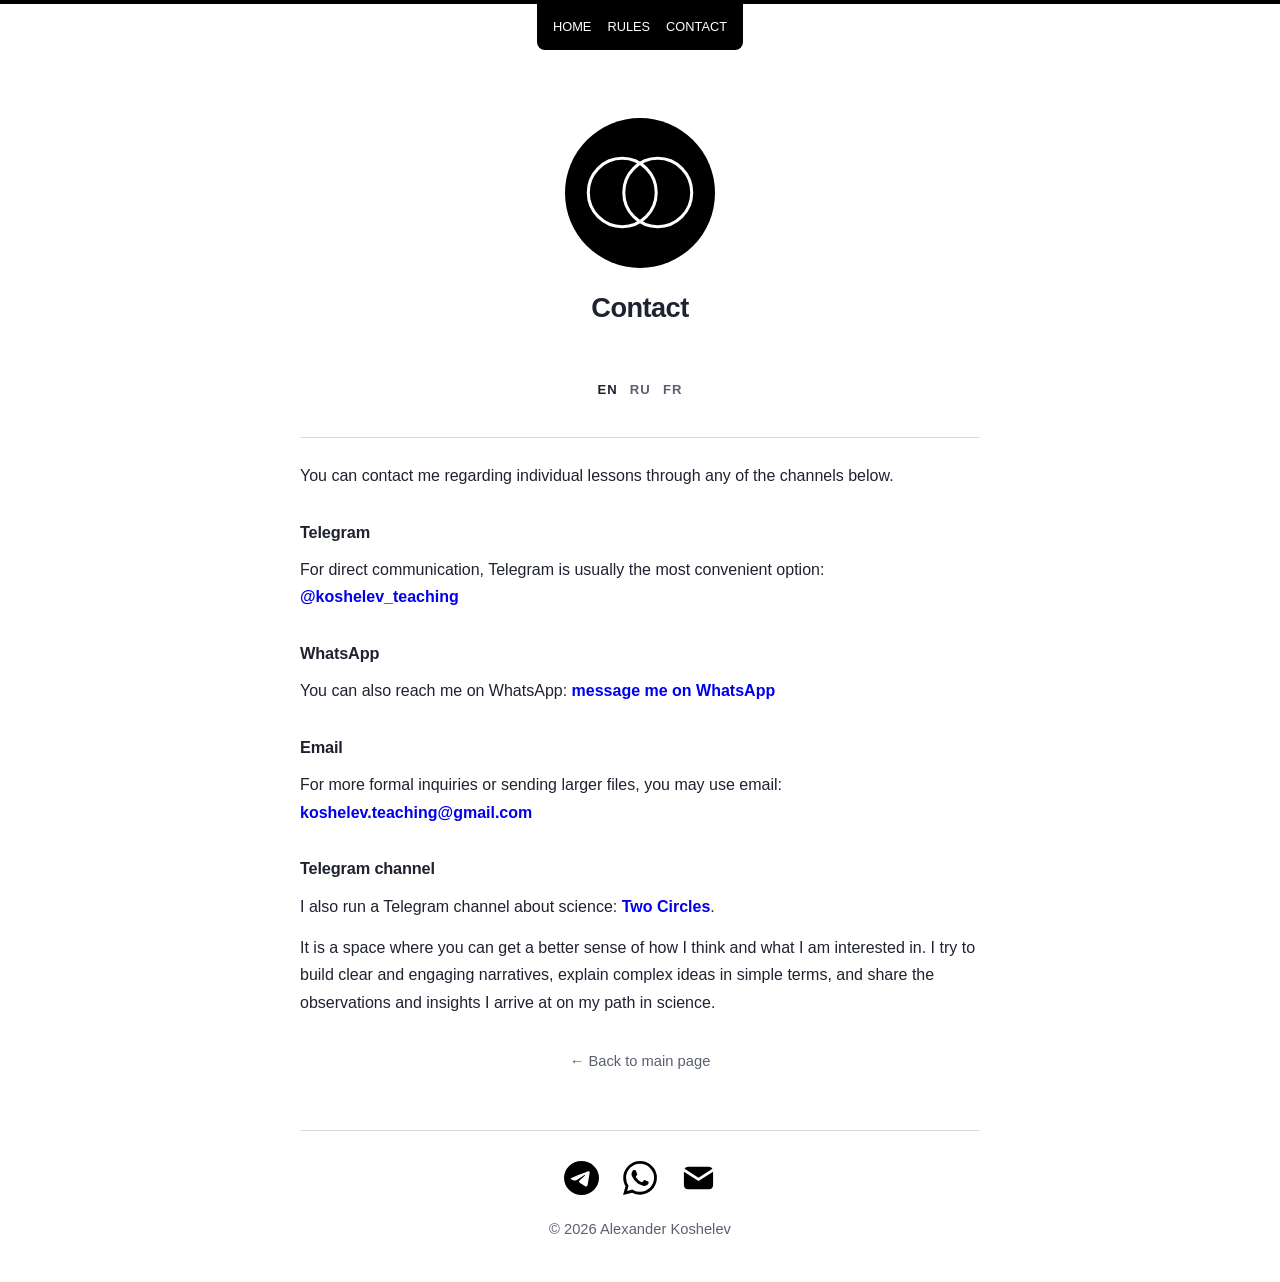
==== contact.html @ bcdbc5ae "refinements" ====
<!DOCTYPE html>
<html lang="en">

<head>
  <meta charset="utf-8">
  <meta name="viewport" content="width=device-width, initial-scale=1">
  <meta name="description" content="Contact information — Alexander Koshelev.">
  <title>Contact — koshelev.science</title>
  <link rel="icon" href="assets/img/favicon.svg" type="image/svg+xml">
  <link rel="stylesheet" href="assets/style.css">
  <style>
    .rules-card {
      border-top: 1px solid var(--line);
      padding-top: 1.5rem;
    }

    .rules-group+.rules-group {
      margin-top: 2rem;
    }

    .rules-group-title {
      margin: 0 0 0.85rem;
      font-size: 1.02rem;
      line-height: 1.3;
      font-weight: 700;
      letter-spacing: -0.01em;
    }

    .subpage-nav {
      width: min(100%, var(--text-max));
      margin: 2rem auto 2.25rem;
      text-align: center;
    }

    .subpage-nav a {
      color: var(--muted);
      font-size: 0.92rem;
    }

    .subpage-nav a:hover,
    .subpage-nav a:focus-visible {
      color: var(--fg);
    }

    @media (max-width: 640px) {
      .subpage-nav {
        margin: 1.5rem auto 2rem;
      }

      .rules-group+.rules-group {
        margin-top: 1.7rem;
      }
    }
  </style>
</head>

<body>
  <div class="top-bar" aria-hidden="true"></div>

  <nav class="site-nav" aria-label="Primary">
    <ul>
      <li>
        <a href="index.html">
          <span class="nav-lang active" data-lang="en">HOME</span>
          <span class="nav-lang" data-lang="ru">ГЛАВНАЯ</span>
          <span class="nav-lang" data-lang="fr">ACCUEIL</span>
        </a>
      </li>

      <li>
        <a href="rules.html">
          <span class="nav-lang active" data-lang="en">RULES</span>
          <span class="nav-lang" data-lang="ru">ПРАВИЛА</span>
          <span class="nav-lang" data-lang="fr">RÈGLES</span>
        </a>
      </li>

      <li>
        <a href="contacts.html">
          <span class="nav-lang active" data-lang="en">CONTACT</span>
          <span class="nav-lang" data-lang="ru">КОНТАКТЫ</span>
          <span class="nav-lang" data-lang="fr">CONTACT</span>
        </a>
      </li>
    </ul>
  </nav>

  <main class="page">
    <header class="hero" aria-label="Identity">
      <div class="hero-symbol-wrap">
        <img class="hero-symbol" src="assets/img/vesica-piscis.svg" alt="Vesica piscis symbol">
      </div>

      <h1 class="hero-name">
        <span class="hero-lang active" data-lang="en">Contact</span>
        <span class="hero-lang" data-lang="ru">Контакты</span>
        <span class="hero-lang" data-lang="fr">Contact</span>
      </h1>
    </header>

    <section class="content" aria-label="Contact information">
      <div class="lang-switch">
        <button data-lang="en" class="active">EN</button>
        <button data-lang="ru">RU</button>
        <button data-lang="fr">FR</button>
      </div>

      <!-- EN -->
      <section class="lang-block active" data-lang="en">
        <div class="rules-card">

          <section class="rules-group">
            <p class="rules-text">
              You can contact me regarding individual lessons through any of the channels below.
            </p>
          </section>

          <section class="rules-group">
            <h2 class="rules-group-title">Telegram</h2>
            <p class="rules-text">
              For direct communication, Telegram is usually the most convenient option:
              <a href="https://t.me/koshelev_teaching" target="_blank"
                rel="noopener noreferrer"><strong>@koshelev_teaching</strong></a>
            </p>
          </section>

          <section class="rules-group">
            <h2 class="rules-group-title">WhatsApp</h2>
            <p class="rules-text">
              You can also reach me on WhatsApp:
              <a href="https://wa.me/995551512975" target="_blank" rel="noopener noreferrer"><strong>message me on
                  WhatsApp</strong></a>
            </p>
          </section>

          <section class="rules-group">
            <h2 class="rules-group-title">Email</h2>
            <p class="rules-text">
              For more formal inquiries or sending larger files, you may use email:
              <a
                href="mailto:koshelev.teaching@gmail.com?subject=Private%20Lessons"><strong>koshelev.teaching@gmail.com</strong></a>
            </p>
          </section>

          <section class="rules-group">
            <h2 class="rules-group-title">Telegram channel</h2>
            <p class="rules-text">
              I also run a Telegram channel about science:
              <a href="https://t.me/zwiefalt" target="_blank"><strong>Two Circles</strong></a>.
            </p>
            <p class="rules-text">
              It is a space where you can get a better sense of how I think and what I am interested in. I try to build
              clear and engaging narratives, explain complex ideas in simple terms, and share the observations and
              insights I arrive at on my path in science.
            </p>
          </section>

        </div>
      </section>

      <!-- RU -->
      <section class="lang-block" data-lang="ru">
        <div class="rules-card">

          <section class="rules-group">
            <p class="rules-text">
              По вопросам индивидуальных занятий вы можете связаться со мной через любой из каналов ниже.
            </p>
          </section>

          <section class="rules-group">
            <h2 class="rules-group-title">Telegram</h2>
            <p class="rules-text">
              Для прямой связи удобнее Telegram:
              <a href="https://t.me/koshelev_teaching" target="_blank"
                rel="noopener noreferrer"><strong>@koshelev_teaching</strong></a>
            </p>
          </section>

          <section class="rules-group">
            <h2 class="rules-group-title">WhatsApp</h2>
            <p class="rules-text">
              Также можно написать мне в WhatsApp:
              <a href="https://wa.me/995551512975" target="_blank" rel="noopener noreferrer"><strong>отправить
                  сообщение</strong></a>
            </p>
          </section>

          <section class="rules-group">
            <h2 class="rules-group-title">Email</h2>
            <p class="rules-text">
              Для более формальных вопросов или больших файлов можно использовать электронную почту:
              <a
                href="mailto:koshelev.teaching@gmail.com?subject=Private%20Lessons"><strong>koshelev.teaching@gmail.com</strong></a>
            </p>
          </section>

          <section class="rules-group">
            <h2 class="rules-group-title">Telegram-канал</h2>
            <p class="rules-text">
              Также я веду телеграм-канал о естественных науках:
              <a href="https://t.me/zwiefalt" target="_blank" rel="noopener noreferrer"><strong>Два
                  круга</strong></a>.
            </p>
            <p class="rules-text">
              Это пространство, где можно лучше понять, как я мыслю и чем интересуюсь.
              Я стараюсь выстраивать ясные и интересные нарративы, объяснять сложные вещи простым языком и делиться теми
              наблюдениями и открытиями, к которым прихожу на своём пути в науке.
            </p>

        </div>
      </section>

      <!-- FR -->
      <section class="lang-block" data-lang="fr">
        <div class="rules-card">

          <section class="rules-group">
            <p class="rules-text">
              Pour toute question concernant les cours individuels, vous pouvez me contacter par l’un des moyens
              ci-dessous.
            </p>
          </section>

          <section class="rules-group">
            <h2 class="rules-group-title">Telegram</h2>
            <p class="rules-text">
              Pour une communication directe, Telegram est généralement l’option la plus pratique :
              <a href="https://t.me/koshelev_teaching" target="_blank"
                rel="noopener noreferrer"><strong>@koshelev_teaching</strong></a>
            </p>
          </section>

          <section class="rules-group">
            <h2 class="rules-group-title">WhatsApp</h2>
            <p class="rules-text">
              Vous pouvez également m’écrire sur WhatsApp :
              <a href="https://wa.me/995551512975" target="_blank" rel="noopener noreferrer"><strong>envoyer un
                  message</strong></a>
            </p>
          </section>

          <section class="rules-group">
            <h2 class="rules-group-title">Email</h2>
            <p class="rules-text">
              Pour les demandes plus formelles ou l’envoi de fichiers volumineux, vous pouvez utiliser l’adresse
              électronique suivante :
              <a
                href="mailto:koshelev.teaching@gmail.com?subject=Private%20Lessons"><strong>koshelev.teaching@gmail.com</strong></a>
            </p>
          </section>

          <section class="rules-group">
            <h2 class="rules-group-title">Chaîne Telegram</h2>
            <p class="rules-text">
              Je tiens également une chaîne Telegram consacrée aux sciences naturelles :
              <a href="https://t.me/zwiefalt" target="_blank"><strong>Deux Cercles</strong></a>.
            </p>
            <p class="rules-text">
              C’est un espace où l’on peut mieux comprendre ma manière de penser et ce qui m’intéresse. J’essaie d’y
              construire des exposés clairs et intéressants, d’expliquer des idées complexes de manière simple et de
              partager les observations et les réflexions auxquelles j’arrive sur mon chemin en science.
            </p>
          </section>

        </div>
      </section>
    </section>

    <nav class="subpage-nav" aria-label="Back link">
      <a href="index.html">← Back to main page</a>
    </nav>

    <footer class="site-footer" aria-label="Contacts">
      <hr class="footer-divider">

      <nav class="contact-links" aria-label="Contact links">
        <a class="contact-link" href="https://t.me/koshelev_teaching" target="_blank" rel="noopener noreferrer"
          aria-label="Telegram">
          <img class="contact-icon" src="assets/img/icons/telegram.svg" alt="">
        </a>

        <a class="contact-link" href="https://wa.me/995551512975" target="_blank" rel="noopener noreferrer"
          aria-label="WhatsApp">
          <img class="contact-icon" src="assets/img/icons/whatsapp.svg" alt="">
        </a>

        <a class="contact-link" href="mailto:koshelev.teaching@gmail.com?subject=Contact" aria-label="Mail">
          <img class="contact-icon" src="assets/img/icons/mail.svg" alt="">
        </a>
      </nav>

      <p class="footer-note">© 2026 Alexander Koshelev</p>
    </footer>
  </main>

  <script>
    const buttons = document.querySelectorAll('.lang-switch button');
    const blocks = document.querySelectorAll('.lang-block');
    const heroLangs = document.querySelectorAll('.hero-lang');
    const navLangs = document.querySelectorAll('.nav-lang');
    const storageKey = 'preferredLanguage';

    function setLanguage(lang) {
      buttons.forEach(btn => {
        btn.classList.toggle('active', btn.dataset.lang === lang);
      });

      blocks.forEach(block => {
        block.classList.toggle('active', block.dataset.lang === lang);
      });

      heroLangs.forEach(el => {
        el.classList.toggle('active', el.dataset.lang === lang);
      });

      navLangs.forEach(el => {
        el.classList.toggle('active', el.dataset.lang === lang);
      });

      localStorage.setItem(storageKey, lang);
    }

    buttons.forEach(btn => {
      btn.addEventListener('click', () => {
        setLanguage(btn.dataset.lang);
      });
    });

    const savedLang = localStorage.getItem(storageKey);

    function detectBrowserLanguage() {
      const browserLang = (navigator.language || navigator.userLanguage || 'en').toLowerCase();

      if (browserLang.startsWith('ru')) return 'ru';
      if (browserLang.startsWith('fr')) return 'fr';
      return 'en';
    }

    const initialLang = savedLang || detectBrowserLanguage();
    setLanguage(initialLang);
  </script>
</body>

</html>
---- assets/style.css ----
:root {
  --bg: #ffffff;
  --fg: #1f2230;
  --muted: #5a6072;
  --line: #d7dbe3;

  --page-max: 760px;
  --text-max: 680px;
  --hero-symbol-size: 150px;
}

*,
*::before,
*::after {
  box-sizing: border-box;
}

html {
  font-size: 16px;
  -webkit-text-size-adjust: 100%;
  text-size-adjust: 100%;
  color-scheme: light dark;
}

body {
  margin: 0;
  background-color: var(--bg);
  color: var(--fg);
  font-family:
    -apple-system, BlinkMacSystemFont, "Segoe UI", Roboto, Helvetica, Arial,
    sans-serif;
  line-height: 1.7;
}

img {
  display: block;
  max-width: 100%;
  height: auto;
}

a {
  color: inherit;
  text-decoration: none;
}

.top-bar {
  width: 100%;
  height: 4px;
  background-color: #000000;
}

/* navigation */

.site-nav {
  margin: 0 auto 0.75rem;
  text-align: center;
}

.site-nav ul {
  display: inline-flex;
  align-items: center;
  margin: 0;
  padding: 0.4rem 1rem;
  list-style: none;
  background-color: #000000;
  color: #ffffff;
  border-radius: 0 0 0.5rem 0.5rem;

  animation: nav-drop 2000ms cubic-bezier(0.22, 1, 0.36, 1) 500ms both;
}

.site-nav li {
  display: inline-block;
}

.site-nav li+li {
  margin-left: 1rem;
}

.site-nav a {
  display: inline-block;
  padding: 0.35rem 0;
  color: inherit;
  text-decoration: none;
  font-size: 0.8rem;
}

.site-nav a:hover,
.site-nav a:focus-visible {
  opacity: 0.8;
}

@keyframes nav-drop {
  0% {
    transform: translateY(-60px);
  }

  100% {
    transform: translateY(0);
  }
}

.page {
  width: min(100% - 2rem, var(--page-max));
  margin: 0 auto;
  padding: 3.5rem 0 2.5rem;
}

.hero {
  display: flex;
  flex-direction: column;
  align-items: center;
  text-align: center;
}

.hero-symbol-wrap {
  width: var(--hero-symbol-size);
  height: var(--hero-symbol-size);
  border-radius: 50%;
  background-color: #000000;
  display: grid;
  place-items: center;
  margin-bottom: 1.5rem;
  overflow: hidden;
}

.hero-symbol {
  width: 95%;
  height: 95%;
  object-fit: contain;
}

.hero-name {
  margin: 0;
  font-size: clamp(1.2rem, 3vw, 1.7rem);
  line-height: 1.15;
  font-weight: 700;
  letter-spacing: -0.02em;
}

.hero-role {
  margin: 0.5rem 0 0;
  font-size: 1.05rem;
  color: var(--muted);
}

.hero-lang {
  display: none;
}

.hero-lang.active {
  display: inline;
}

.nav-lang {
  display: none;
}

.nav-lang.active {
  display: inline;
}

.subpage-nav {
  width: min(100%, var(--text-max));
  margin: 2rem auto 0;
  text-align: center;
  font-size: 0.95rem;
  color: var(--muted);
}

.subpage-nav a:hover,
.subpage-nav a:focus-visible {
  color: var(--fg);
}

.subpage-nav a:focus-visible {
  outline: 2px solid var(--fg);
  outline-offset: 4px;
}

.content {
  margin-top: 3.5rem;
}

/* language switch */

.lang-switch {
  display: flex;
  justify-content: center;
  gap: 0.75rem;
  margin: 0 auto 2.25rem;
  width: min(100%, var(--text-max));
}

.lang-switch button {
  appearance: none;
  -webkit-appearance: none;
  background: none;
  border: none;
  padding: 0;
  margin: 0;
  color: var(--muted);
  font: inherit;
  font-size: 0.82rem;
  font-weight: 700;
  letter-spacing: 0.08em;
  text-transform: uppercase;
  cursor: pointer;
  transition:
    color 160ms ease,
    opacity 160ms ease;
}

.lang-switch button:hover,
.lang-switch button:focus-visible {
  color: var(--fg);
}

.lang-switch button.active {
  color: var(--fg);
}

.lang-switch button:focus-visible {
  outline: 2px solid var(--fg);
  outline-offset: 4px;
}

/* language blocks */

.lang-block {
  display: none;
  width: min(100%, var(--text-max));
  margin: 0 auto;
}

.lang-block.active {
  display: block;
}

.lang-block p {
  margin: 0;
}

.lang-block p+p {
  margin-top: 1rem;
}

.lang-block ul {
  margin: 1rem 0;
  padding-left: 1.4rem;
}

.lang-block li+li {
  margin-top: 0.45rem;
}

/* rules page */

.rules-text {
  margin: 0;
}

.rules-text+.rules-text {
  margin-top: 0.9rem;
}

/* text links inside content */

.lang-block a {
  color: #0000ee;
  text-decoration: none;
}

.lang-block a:visited {
  color: #551a8b;
}

.lang-block a:hover,
.lang-block a:focus-visible {
  opacity: 0.8;
}

/* footer */

.site-footer {
  width: min(100%, var(--text-max));
  margin: 3.5rem auto 0;
}

.footer-divider {
  border: 0;
  border-top: 1px solid var(--line);
  margin: 0 0 1.5rem;
}

.contact-links {
  display: flex;
  flex-wrap: wrap;
  justify-content: center;
  gap: 0.75rem;
}

.contact-link {
  display: inline-flex;
  align-items: center;
  justify-content: center;
  width: 2.9rem;
  height: 2.9rem;
  background: transparent;
  border-radius: 0;
  transition:
    transform 160ms ease,
    opacity 160ms ease;
}

.contact-icon {
  width: 2.15rem;
  height: 2.15rem;
  display: block;
  object-fit: contain;
}

.contact-link:hover,
.contact-link:focus-visible {
  transform: translateY(-1px);
}

.contact-link:focus-visible {
  outline: 2px solid var(--fg);
  outline-offset: 3px;
}

.contact-link[aria-disabled="true"] {
  opacity: 0.38;
}

.contact-link[aria-disabled="true"]:hover,
.contact-link[aria-disabled="true"]:focus-visible {
  transform: none;
  outline: none;
}

.footer-note {
  margin: 1rem 0 0;
  text-align: center;
  font-size: 0.92rem;
  color: var(--muted);
}

/* dark mode */

@media (prefers-color-scheme: dark) {
  :root {
    --bg: #000000;
    --fg: #ffffff;
    --muted: #b8b8b8;
    --line: #3a3a3a;
  }

  .top-bar {
    background-color: #ffffff;
  }

  .site-nav ul {
    background-color: #ffffff;
    color: #000000;
  }

  .hero-symbol-wrap {
    background-color: #ffffff;
  }

  .hero-symbol {
    filter: invert(1) brightness(0);
  }

  .contact-icon {
    filter: invert(1);
  }
}

/* mobile */

@media (max-width: 640px) {
  :root {
    --hero-symbol-size: 128px;
  }

  .page {
    width: min(100% - 1.25rem, var(--page-max));
    padding-top: 2.5rem;
    padding-bottom: 2rem;
  }

  .content {
    margin-top: 2.75rem;
  }

  .lang-switch {
    gap: 0.6rem;
    margin-bottom: 2rem;
  }

  .subpage-nav {
    margin-top: 1.5rem;
  }

  .site-footer {
    margin-top: 3rem;
  }

  .contact-links {
    gap: 0.6rem;
  }

  .contact-link {
    width: 2.6rem;
    height: 2.6rem;
  }

  .contact-icon {
    width: 1.9rem;
    height: 1.9rem;
  }
}
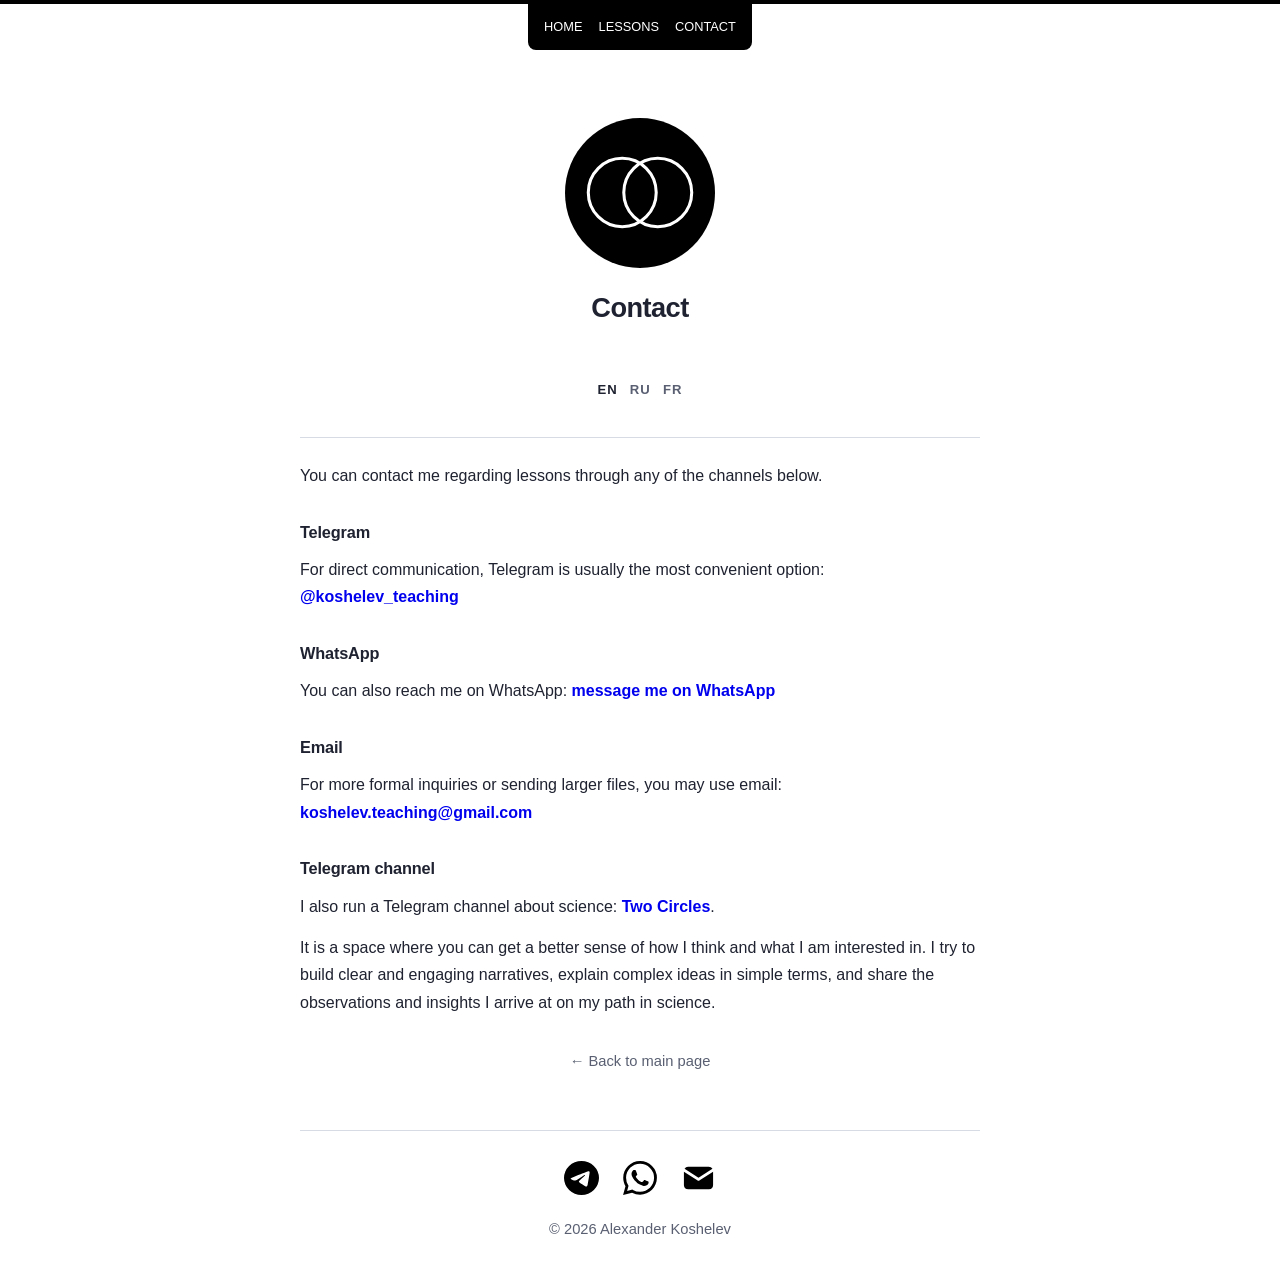
==== commit 2f9ff87d: "text enlarged" ====
--- a/contact.html
+++ b/contact.html
@@ -68,10 +68,10 @@
       </li>
 
       <li>
-        <a href="rules.html">
-          <span class="nav-lang active" data-lang="en">RULES</span>
-          <span class="nav-lang" data-lang="ru">ПРАВИЛА</span>
-          <span class="nav-lang" data-lang="fr">RÈGLES</span>
+        <a href="lessons.html">
+          <span class="nav-lang active" data-lang="en">LESSONS</span>
+          <span class="nav-lang" data-lang="ru">УРОКИ</span>
+          <span class="nav-lang" data-lang="fr">COURS</span>
         </a>
       </li>
 
@@ -111,7 +111,7 @@
 
           <section class="rules-group">
             <p class="rules-text">
-              You can contact me regarding individual lessons through any of the channels below.
+              You can contact me regarding lessons through any of the channels below.
             </p>
           </section>
 
@@ -164,7 +164,7 @@
 
           <section class="rules-group">
             <p class="rules-text">
-              По вопросам индивидуальных занятий вы можете связаться со мной через любой из каналов ниже.
+              По вопросам занятий вы можете связаться со мной через любой из каналов ниже.
             </p>
           </section>
 
@@ -217,7 +217,7 @@
 
           <section class="rules-group">
             <p class="rules-text">
-              Pour toute question concernant les cours individuels, vous pouvez me contacter par l’un des moyens
+              Pour toute question concernant les cours, vous pouvez me contacter par l’un des moyens
               ci-dessous.
             </p>
           </section>
--- a/assets/style.css
+++ b/assets/style.css
@@ -262,6 +262,52 @@
 
 .rules-text+.rules-text {
   margin-top: 0.9rem;
+}
+
+.bio-aside {
+  margin-left: 1.2rem;
+  padding-left: 0.8rem;
+  border-left: 1px solid var(--line);
+  font-style: italic;
+  color: var(--muted);
+}
+
+.payment-details {
+  width: min(100%, var(--text-max));
+  margin: 1.5rem auto;
+}
+
+.payment-details summary {
+  cursor: pointer;
+  font: inherit;
+  color: var(--fg);
+  list-style: none;
+}
+
+.payment-details summary::-webkit-details-marker {
+  display: none;
+}
+
+.payment-details summary:hover,
+.payment-details summary:focus-visible {
+  opacity: 0.8;
+}
+
+.payment-details-content {
+  margin-left: 1.2rem;
+  margin-top: 1rem;
+}
+
+.payment-details summary::after {
+  content: "›";
+  font-size: 1em;
+  display: inline-block;
+  margin-left: 0.35rem;
+  transition: transform 0.2s ease;
+}
+
+.payment-details[open] summary::after {
+  transform: rotate(90deg);
 }
 
 /* text links inside content */
